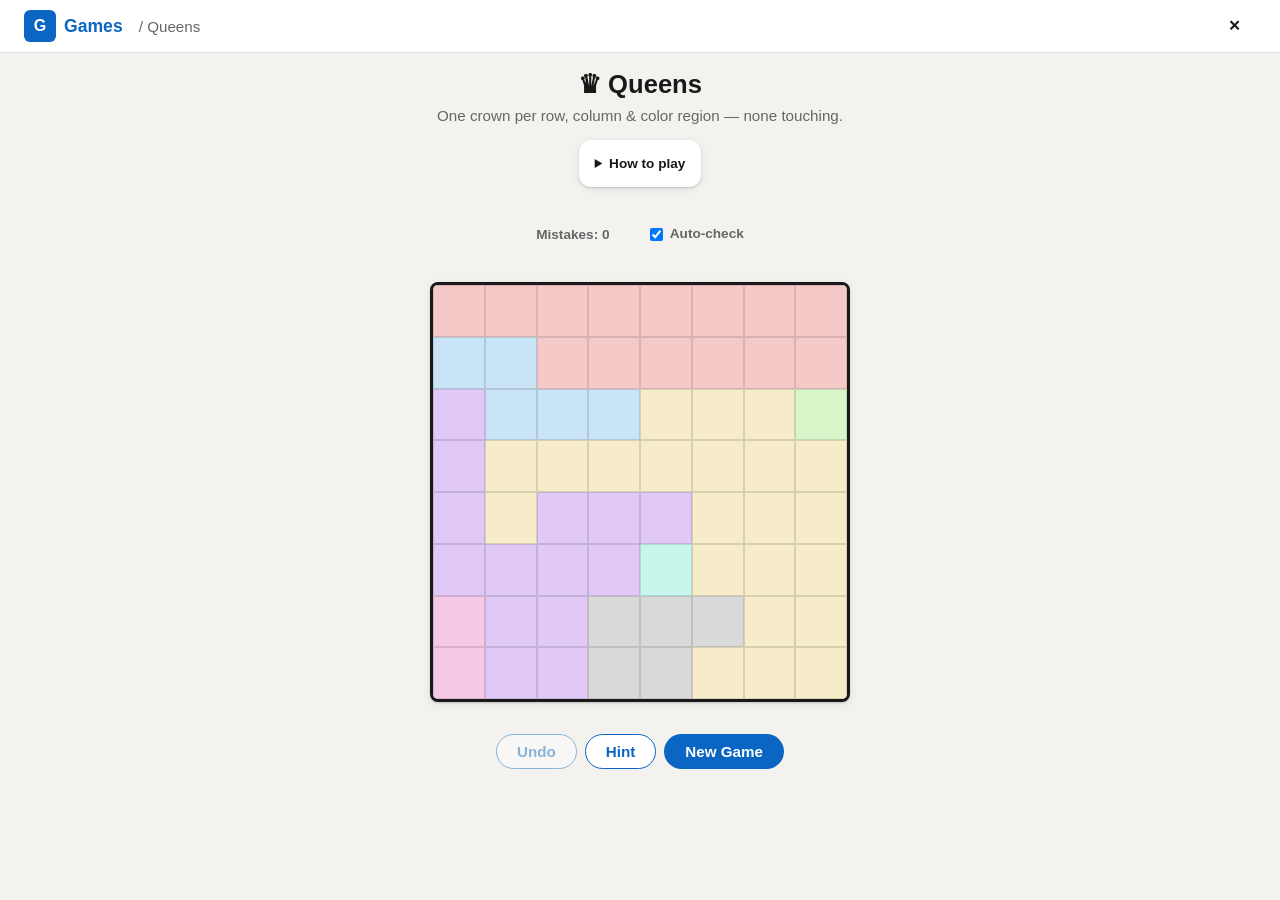
==== games/queens/index.html @ 73dea2ab "Add per-color CSS vars for Queens region palette Co-Authored-By: Claude Sonnet 5 <noreply@anthropic." ====
<!DOCTYPE html>
<html lang="en">
<head>
  <meta charset="UTF-8">
  <meta name="viewport" content="width=device-width, initial-scale=1">
  <title>Queens — Games</title>
  <link rel="icon" href="data:image/svg+xml,<svg xmlns=%22http://www.w3.org/2000/svg%22 viewBox=%220 0 100 100%22><rect width=%22100%22 height=%22100%22 rx=%2220%22 fill=%22%23b8860b%22/></svg>">
  <link rel="stylesheet" href="../shared/css/tokens.css">
  <link rel="stylesheet" href="../shared/css/base.css">
  <link rel="stylesheet" href="../shared/css/components.css">
  <link rel="stylesheet" href="../shared/css/responsive.css">
  <link rel="stylesheet" href="queens.css">
</head>
<body class="game-page">
  <header class="li-header">
    <a class="brand" href="../">
      <span class="logo-badge">G</span>
      <span>Games</span>
    </a>
    <span class="crumb">/ Queens</span>
    <span class="spacer"></span>
    <a class="btn btn-icon" href="../">✕</a>
  </header>

  <main>
    <div class="game-title-row">
      <h1>♛ Queens</h1>
      <p class="blurb">One crown per row, column & color region — none touching.</p>
    </div>

    <details class="how-to-play">
      <summary>How to play</summary>
      <p>Place exactly one crown (♛) in every row, every column, and every colored region. Two crowns may never touch, not even diagonally. Tap a cell to cycle it empty → ✕ → ♛ → empty; the ✕ is just a scratch mark to note cells you've ruled out and has no effect on the rules. Use Auto-check to catch conflicts as you go.</p>
    </details>

    <div class="toolbar">
      <span id="mistake-chip" class="stat-chip">Mistakes: 0</span>
      <label class="stat-chip"><input type="checkbox" id="auto-check-toggle" checked> Auto-check</label>
    </div>

    <div id="board"></div>

    <div class="toolbar">
      <button id="undo-btn" class="btn btn-secondary">Undo</button>
      <button id="hint-btn" class="btn btn-secondary">Hint</button>
      <button id="new-game-btn" class="btn btn-primary">New Game</button>
    </div>
  </main>

  <script type="module" src="main.js"></script>
</body>
</html>
---- games/shared/css/tokens.css ----
/* Design tokens — LinkedIn-brand palette + per-game accents.
   Every color/spacing value the app uses lives here so the whole
   games/ section reads as one coherent product. */
:root {
  /* LinkedIn brand */
  --li-blue: #0a66c2;
  --li-blue-dark: #004182;
  --li-blue-legacy: #0077b5;
  --li-blue-tint: #eef3f8;
  --li-black: #000000;
  --li-white: #ffffff;
  --li-gray-050: #f9fafb;
  --li-gray-100: #f3f2ef;
  --li-gray-200: #e9e5df;
  --li-gray-300: #dce0e5;
  --li-gray-600: #666666;
  --li-gray-700: #434649;
  --li-gray-900: #191919;

  --font-base: -apple-system, BlinkMacSystemFont, "Segoe UI", Roboto, Helvetica,
    Arial, sans-serif;

  --radius-card: 12px;
  --radius-tile: 8px;
  --radius-btn: 24px;
  --radius-pill: 999px;

  --shadow-card: 0 1px 2px rgba(0, 0, 0, 0.15), 0 2px 8px rgba(0, 0, 0, 0.08);
  --shadow-card-hover: 0 4px 12px rgba(0, 0, 0, 0.16), 0 2px 4px rgba(0, 0, 0, 0.1);
  --shadow-modal: 0 12px 40px rgba(0, 0, 0, 0.28);

  --space-1: 4px;
  --space-2: 8px;
  --space-3: 16px;
  --space-4: 24px;
  --space-5: 32px;
  --space-6: 48px;

  /* Per-game accents */
  --accent-queens: #b8860b;
  --accent-queens-bg: #fdf6e3;
  --accent-tango-sun: #f5a623;
  --accent-tango-moon: #4a6fa5;
  --accent-zip: #ff7a00;
  --accent-sudoku: #0a66c2;
  --accent-patches: #2e8b57;
  --accent-crossclimb: #0a66c2;
  --accent-pinpoint: #6e4aa0;
  --accent-wend: #2e7d32;

  /* status colors */
  --ok: #0f7b3e;
  --danger: #c0392b;
  --danger-bg: #fdecea;

  /* Queens region palette — read from JS as a plain array, see queens/render.js */
  --queens-color-0: #f6c9c9;
  --queens-color-1: #c9e4f6;
  --queens-color-2: #d8f6c9;
  --queens-color-3: #f6ecc9;
  --queens-color-4: #e0c9f6;
  --queens-color-5: #c9f6ec;
  --queens-color-6: #f6c9e6;
  --queens-color-7: #d9d9d9;
  --queens-color-8: #c9d3f6;
}

/* Dark-mode aware surfaces (LinkedIn games UI stays light; we keep a light
   theme by default but respect prefers-color-scheme for the chrome only) */
:root {
  --surface: var(--li-white);
  --surface-sunken: var(--li-gray-100);
  --text: var(--li-gray-900);
  --text-muted: var(--li-gray-600);
  --border: var(--li-gray-300);
}
---- games/shared/css/base.css ----
/* Reset + base typography shared by the hub and every game page. */
*, *::before, *::after {
  box-sizing: border-box;
}

html, body {
  margin: 0;
  padding: 0;
}

body {
  font-family: var(--font-base);
  background: var(--surface-sunken);
  color: var(--text);
  -webkit-font-smoothing: antialiased;
  min-height: 100vh;
}

h1, h2, h3, p {
  margin: 0;
}

button {
  font-family: inherit;
  font-size: inherit;
  cursor: pointer;
}

a {
  color: var(--li-blue);
  text-decoration: none;
}
a:hover {
  text-decoration: underline;
}

img, svg {
  display: block;
}

.visually-hidden {
  position: absolute;
  width: 1px;
  height: 1px;
  overflow: hidden;
  clip: rect(0 0 0 0);
  white-space: nowrap;
}
---- games/shared/css/components.css ----
/* Reusable UI components shared across the hub and all 8 games. */

/* ---------- Header ---------- */
.li-header {
  position: sticky;
  top: 0;
  z-index: 20;
  background: var(--li-white);
  border-bottom: 1px solid var(--li-gray-300);
  display: flex;
  align-items: center;
  gap: var(--space-3);
  padding: var(--space-2) var(--space-4);
}
.li-header .brand {
  display: flex;
  align-items: center;
  gap: var(--space-2);
  font-weight: 700;
  font-size: 1.1rem;
  color: var(--li-blue);
}
.li-header .brand .logo-badge {
  width: 32px;
  height: 32px;
  border-radius: 6px;
  background: var(--li-blue);
  color: var(--li-white);
  display: flex;
  align-items: center;
  justify-content: center;
  font-weight: 800;
  font-size: 1rem;
}
.li-header .crumb {
  color: var(--text-muted);
  font-size: 0.95rem;
}
.li-header .spacer {
  flex: 1;
}

/* ---------- Buttons ---------- */
.btn {
  display: inline-flex;
  align-items: center;
  justify-content: center;
  gap: var(--space-1);
  border: 1px solid transparent;
  border-radius: var(--radius-btn);
  padding: 8px 20px;
  font-weight: 600;
  font-size: 0.95rem;
  transition: background-color 0.15s ease, transform 0.1s ease;
  background: var(--li-gray-100);
  color: var(--text);
}
.btn:active {
  transform: scale(0.97);
}
.btn-primary {
  background: var(--li-blue);
  color: var(--li-white);
}
.btn-primary:hover {
  background: var(--li-blue-dark);
}
.btn-secondary {
  background: var(--li-white);
  border-color: var(--li-blue);
  color: var(--li-blue);
}
.btn-secondary:hover {
  background: var(--li-blue-tint);
}
.btn-icon {
  background: transparent;
  border-radius: var(--radius-pill);
  padding: 8px 14px;
  color: var(--text);
}
.btn-icon:hover {
  background: var(--li-gray-100);
}
.btn:disabled {
  opacity: 0.45;
  cursor: not-allowed;
}

/* ---------- Game cards (hub) ---------- */
.game-grid {
  display: grid;
  grid-template-columns: repeat(auto-fill, minmax(240px, 1fr));
  gap: var(--space-4);
  padding: var(--space-4);
  max-width: 1100px;
  margin: 0 auto;
}
.game-card {
  background: var(--li-white);
  border-radius: var(--radius-card);
  box-shadow: var(--shadow-card);
  padding: var(--space-4);
  display: flex;
  flex-direction: column;
  gap: var(--space-2);
  border-top: 4px solid var(--card-accent, var(--li-blue));
  transition: transform 0.15s ease, box-shadow 0.15s ease;
}
.game-card:hover {
  transform: translateY(-3px);
  box-shadow: var(--shadow-card-hover);
}
.game-card .icon {
  font-size: 2rem;
  line-height: 1;
  color: var(--card-accent, var(--li-blue));
}
.game-card h3 {
  font-size: 1.15rem;
}
.game-card p {
  color: var(--text-muted);
  font-size: 0.9rem;
  flex: 1;
}
.game-card .btn {
  align-self: flex-start;
}

/* ---------- Toolbar (in-game controls) ---------- */
.toolbar {
  display: flex;
  align-items: center;
  justify-content: center;
  gap: var(--space-2);
  flex-wrap: wrap;
  padding: var(--space-3);
}
.stat-chip {
  background: var(--li-gray-100);
  border-radius: var(--radius-pill);
  padding: 6px 14px;
  font-size: 0.85rem;
  font-weight: 600;
  color: var(--text-muted);
}

/* ---------- Modal ---------- */
.modal-overlay {
  position: fixed;
  inset: 0;
  background: rgba(0, 0, 0, 0.5);
  display: flex;
  align-items: center;
  justify-content: center;
  z-index: 100;
  padding: var(--space-3);
  animation: fadeIn 0.15s ease;
}
.modal {
  background: var(--li-white);
  border-radius: var(--radius-card);
  box-shadow: var(--shadow-modal);
  padding: var(--space-5) var(--space-4) var(--space-4);
  max-width: 380px;
  width: 100%;
  text-align: center;
  position: relative;
  animation: popIn 0.18s ease;
}
.modal-close {
  position: absolute;
  top: 10px;
  right: 10px;
  background: transparent;
  border: none;
  color: var(--text-muted);
  font-size: 1rem;
  padding: 6px;
}
.modal-title {
  font-size: 1.4rem;
  margin-bottom: var(--space-2);
}
.modal-message {
  color: var(--text-muted);
  margin-bottom: var(--space-4);
  white-space: pre-line;
}
.modal-actions {
  display: flex;
  gap: var(--space-2);
  justify-content: center;
  flex-wrap: wrap;
}
@keyframes fadeIn {
  from { opacity: 0; }
  to { opacity: 1; }
}
@keyframes popIn {
  from { opacity: 0; transform: scale(0.92); }
  to { opacity: 1; transform: scale(1); }
}

/* ---------- Toast ---------- */
.toast {
  position: fixed;
  bottom: 24px;
  left: 50%;
  transform: translateX(-50%) translateY(8px);
  background: var(--li-gray-900);
  color: var(--li-white);
  padding: 10px 18px;
  border-radius: var(--radius-pill);
  font-size: 0.9rem;
  opacity: 0;
  transition: opacity 0.2s ease, transform 0.2s ease;
  z-index: 200;
}
.toast.show {
  opacity: 1;
  transform: translateX(-50%) translateY(0);
}

/* ---------- Badges / progress dots (Patches, Pinpoint) ---------- */
.badge {
  display: inline-flex;
  align-items: center;
  justify-content: center;
  width: 18px;
  height: 18px;
  border-radius: 4px;
  font-size: 0.6rem;
  background: rgba(0, 0, 0, 0.12);
}
.progress-dots {
  display: flex;
  gap: 6px;
  justify-content: center;
}
.progress-dots .dot {
  width: 10px;
  height: 10px;
  border-radius: 50%;
  background: var(--li-gray-300);
}
.progress-dots .dot.used {
  background: var(--li-gray-600);
}
.progress-dots .dot.current {
  background: var(--li-blue);
}

/* ---------- Generic game page shell ---------- */
.game-page main {
  max-width: 640px;
  margin: 0 auto;
  padding: var(--space-3) var(--space-3) var(--space-6);
  display: flex;
  flex-direction: column;
  align-items: center;
  gap: var(--space-3);
}
.game-title-row {
  display: flex;
  align-items: center;
  gap: var(--space-2);
  text-align: center;
  flex-direction: column;
}
.game-title-row h1 {
  font-size: 1.6rem;
}
.game-title-row .blurb {
  color: var(--text-muted);
  font-size: 0.95rem;
}
.how-to-play {
  background: var(--li-white);
  border-radius: var(--radius-card);
  box-shadow: var(--shadow-card);
  padding: var(--space-3);
  font-size: 0.85rem;
  color: var(--text-muted);
  max-width: 480px;
}
.how-to-play summary {
  cursor: pointer;
  font-weight: 600;
  color: var(--text);
}
---- games/shared/css/responsive.css ----
/* Shared breakpoints. Individual game CSS files handle their own board
   sizing; this file covers hub layout + generic chrome. */

@media (max-width: 640px) {
  .game-grid {
    grid-template-columns: 1fr 1fr;
    gap: var(--space-2);
    padding: var(--space-2);
  }
  .li-header {
    padding: var(--space-2);
  }
  .li-header .crumb {
    display: none;
  }
}

@media (max-width: 420px) {
  .game-grid {
    grid-template-columns: 1fr;
  }
}

/* Ensure touch targets stay comfortably tappable everywhere */
@media (pointer: coarse) {
  .btn, .btn-icon {
    min-height: 40px;
  }
}
---- games/queens/queens.css ----
.queens-board {
  display: grid;
  grid-template-columns: repeat(8, 1fr);
  grid-template-rows: repeat(8, 1fr);
  width: min(90vw, 420px);
  aspect-ratio: 1;
  background: var(--li-white);
  border: 3px solid var(--li-gray-900);
  border-radius: var(--radius-tile);
  overflow: hidden;
  box-shadow: var(--shadow-card);
}

.queens-cell {
  display: flex;
  align-items: center;
  justify-content: center;
  position: relative;
  font-size: clamp(1rem, 4.5vw, 1.5rem);
  line-height: 1;
  font-weight: 600;
  border: 1px solid rgba(0, 0, 0, 0.12);
  color: var(--li-gray-900);
  user-select: none;
  touch-action: manipulation;
}
.queens-cell.mark {
  color: var(--li-gray-600);
  font-weight: 400;
  font-size: clamp(0.9rem, 3.5vw, 1.2rem);
}
.queens-cell.selected {
  outline: 2px solid var(--li-blue);
  outline-offset: -2px;
}
.queens-cell.conflict {
  box-shadow: inset 0 0 0 999px rgba(192, 57, 43, 0.35);
  color: var(--danger);
}

.toolbar .stat-chip input[type="checkbox"] {
  margin-right: var(--space-1);
  vertical-align: middle;
}
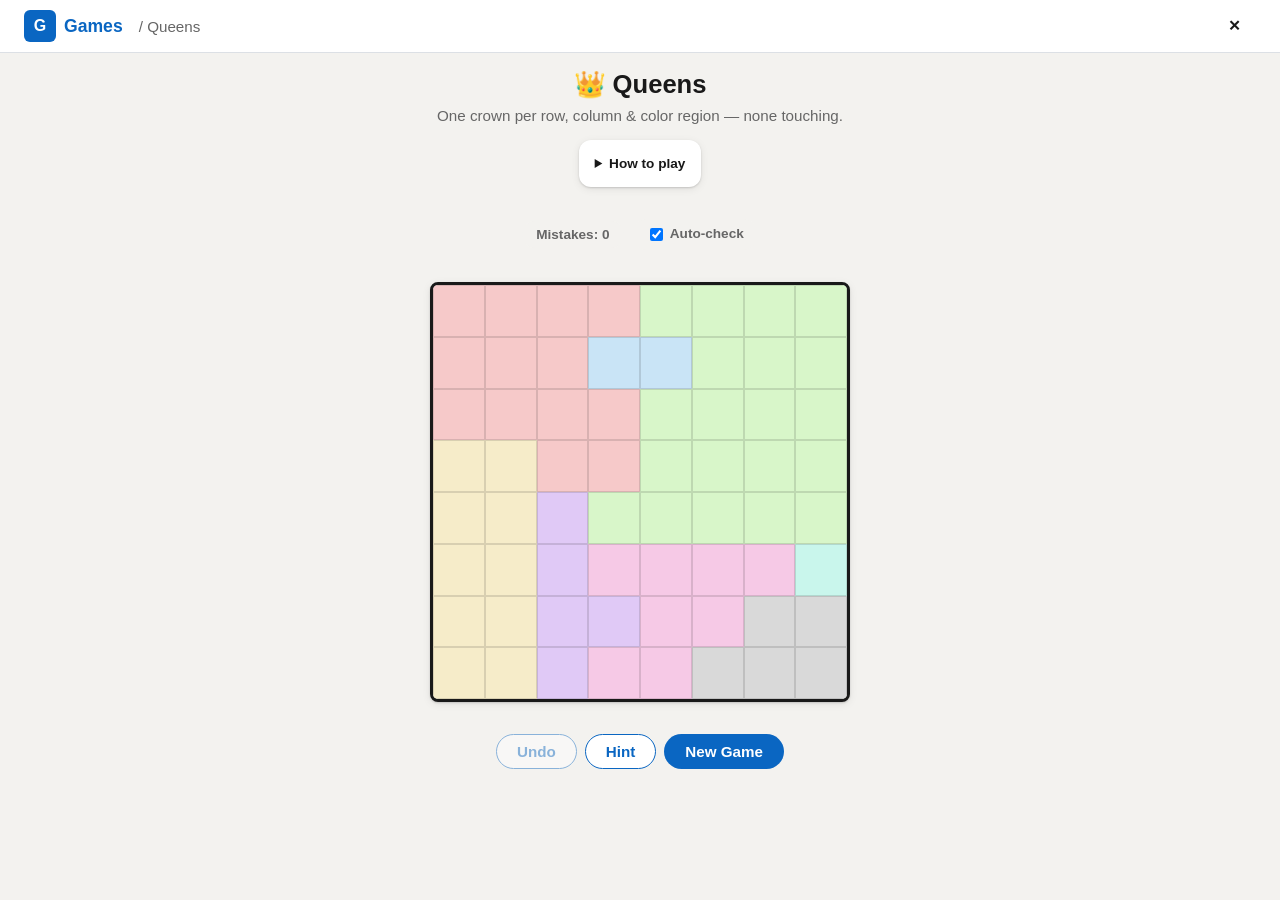
==== commit 64e6f901: "Fix Queens crown glyph rendering (chess symbol -> emoji) The chess ♛ glyph fell back to an ugly mitt" ====
--- a/games/queens/index.html
+++ b/games/queens/index.html
@@ -24,13 +24,13 @@
 
   <main>
     <div class="game-title-row">
-      <h1>♛ Queens</h1>
+      <h1>👑 Queens</h1>
       <p class="blurb">One crown per row, column & color region — none touching.</p>
     </div>
 
     <details class="how-to-play">
       <summary>How to play</summary>
-      <p>Place exactly one crown (♛) in every row, every column, and every colored region. Two crowns may never touch, not even diagonally. Tap a cell to cycle it empty → ✕ → ♛ → empty; the ✕ is just a scratch mark to note cells you've ruled out and has no effect on the rules. Use Auto-check to catch conflicts as you go.</p>
+      <p>Place exactly one crown (👑) in every row, every column, and every colored region. Two crowns may never touch, not even diagonally. Tap a cell to cycle it empty → ✕ → 👑 → empty; the ✕ is just a scratch mark to note cells you've ruled out and has no effect on the rules. Use Auto-check to catch conflicts as you go.</p>
     </details>
 
     <div class="toolbar">
